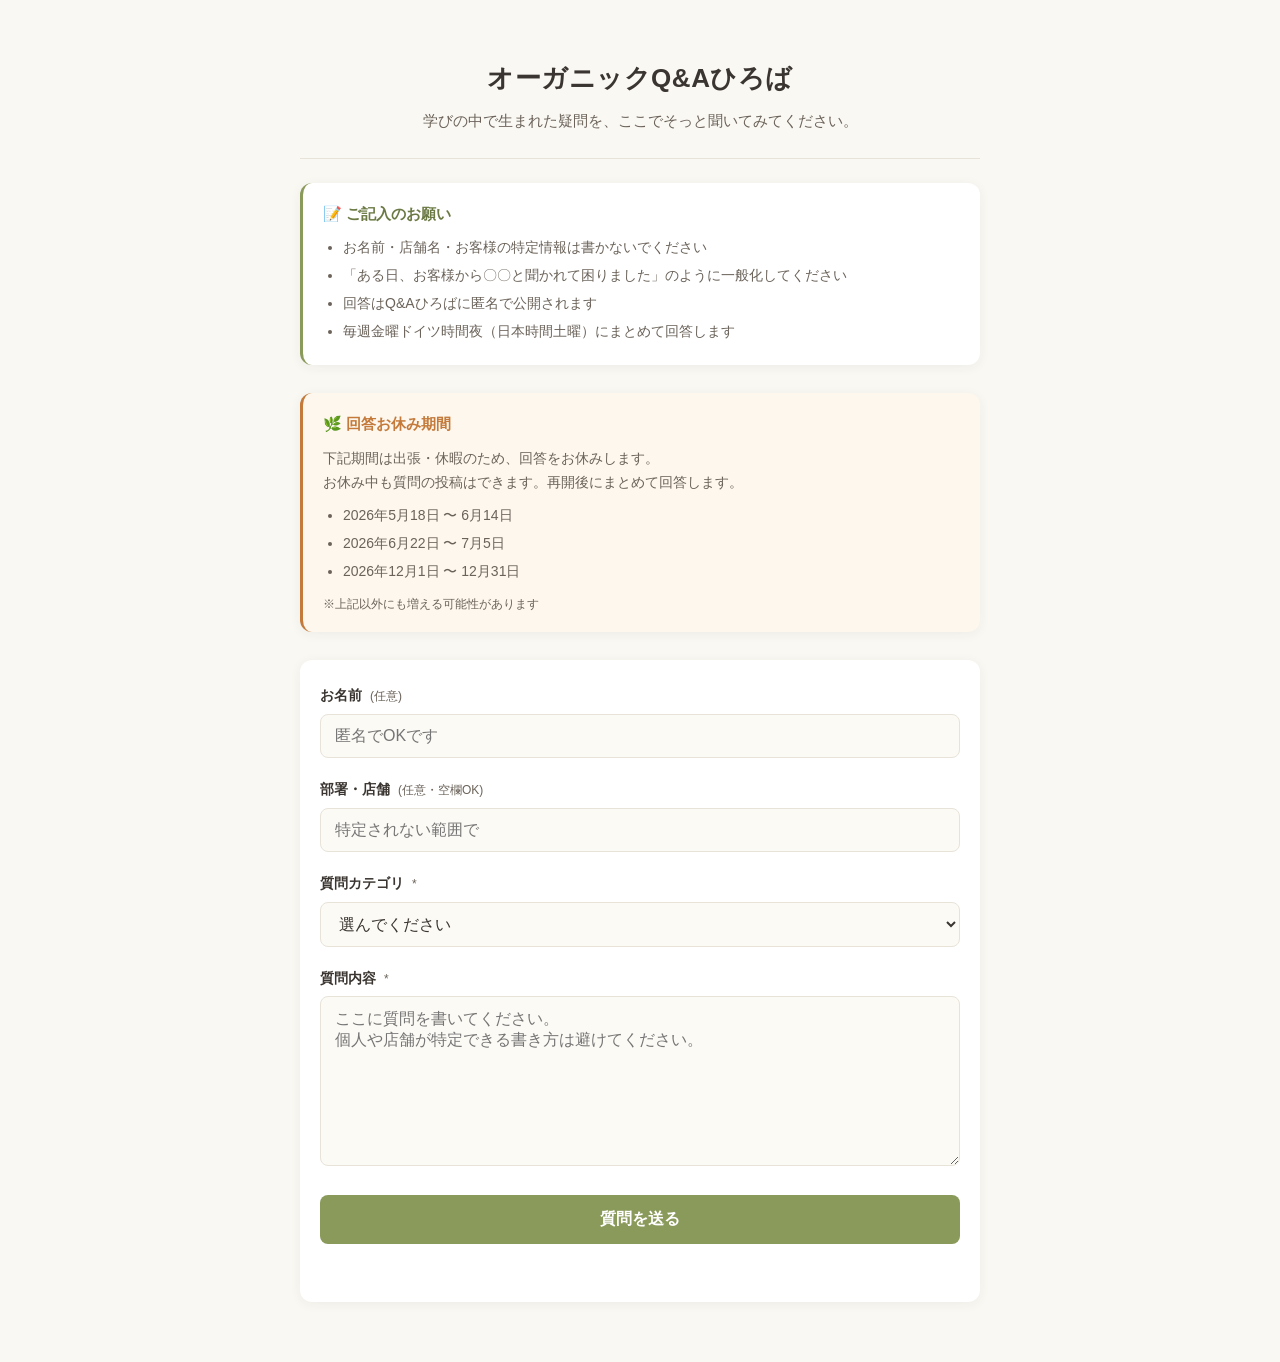
==== index.html @ 8af5273f "Add files via upload" ====
<!DOCTYPE html>
<html lang="ja">
<head>
<meta charset="UTF-8">
<meta name="viewport" content="width=device-width, initial-scale=1.0">
<meta name="robots" content="noindex, nofollow">
<title>オーガニックQ&Aひろば｜質問する</title>
<link rel="stylesheet" href="assets/style.css">
</head>
<body>
<main class="container">
  <header class="hero">
    <h1>オーガニックQ&Aひろば</h1>
    <p class="lead">学びの中で生まれた疑問を、ここでそっと聞いてみてください。</p>
  </header>

  <section class="notice">
    <h2>📝 ご記入のお願い</h2>
    <ul>
      <li>お名前・店舗名・お客様の特定情報は書かないでください</li>
      <li>「ある日、お客様から〇〇と聞かれて困りました」のように一般化してください</li>
      <li>回答はQ&Aひろばに匿名で公開されます</li>
      <li>毎週金曜ドイツ時間夜（日本時間土曜）にまとめて回答します</li>
    </ul>
  </section>

  <section class="notice notice-vacation">
    <h2>🌿 回答お休み期間</h2>
    <p>下記期間は出張・休暇のため、回答をお休みします。<br>
    お休み中も質問の投稿はできます。再開後にまとめて回答します。</p>
    <ul>
      <li>2026年5月18日 〜 6月14日</li>
      <li>2026年6月22日 〜 7月5日</li>
      <li>2026年12月1日 〜 12月31日</li>
    </ul>
    <p class="notice-footnote">※上記以外にも増える可能性があります</p>
  </section>

  <form id="qaForm" class="form" novalidate>
    <label class="field">
      <span class="label">お名前 <em>(任意)</em></span>
      <input type="text" name="name" placeholder="匿名でOKです" autocomplete="off">
    </label>

    <label class="field">
      <span class="label">部署・店舗 <em>(任意・空欄OK)</em></span>
      <input type="text" name="department" placeholder="特定されない範囲で" autocomplete="off">
    </label>

    <label class="field">
      <span class="label">質問カテゴリ <em>*</em></span>
      <select name="category" required>
        <option value="">選んでください</option>
        <option value="メールレッスンの内容について">メールレッスンの内容について</option>
        <option value="オーガニックの基礎知識">オーガニックの基礎知識</option>
        <option value="お客様への説明で困ったこと">お客様への説明で困ったこと</option>
        <option value="売場・商品について">売場・商品について</option>
        <option value="その他">その他</option>
      </select>
    </label>

    <label class="field">
      <span class="label">質問内容 <em>*</em></span>
      <textarea name="question" rows="8" required placeholder="ここに質問を書いてください。&#10;個人や店舗が特定できる書き方は避けてください。"></textarea>
    </label>

    <button type="submit" id="submitBtn" class="btn-primary">質問を送る</button>
    <p id="status" class="status" role="status" aria-live="polite"></p>
  </form>

  <div id="thanks" class="thanks hidden">
    <h2>ご質問ありがとうございます🌱</h2>
    <p>毎週金曜ドイツ時間夜（日本時間土曜）にまとめて回答します。<br>
    回答はQ&Aひろばで公開されますので、お楽しみに。</p>
    <button type="button" class="btn-secondary" onclick="location.reload()">もう一度質問する</button>
  </div>
</main>

<script src="assets/config.js"></script>
<script src="assets/form.js"></script>
</body>
</html>
---- assets/style.css ----
:root {
  --bg: #faf8f3;
  --card: #ffffff;
  --ink: #3a3530;
  --ink-soft: #6b635a;
  --accent: #8a9a5b;
  --accent-dark: #6b7a44;
  --line: #e8e3d8;
  --warn: #c47a3a;
  --shadow: 0 2px 12px rgba(58, 53, 48, 0.06);
  --radius: 12px;
}

* { box-sizing: border-box; }

html, body {
  margin: 0;
  padding: 0;
  background: var(--bg);
  color: var(--ink);
  font-family: -apple-system, BlinkMacSystemFont, "Hiragino Sans", "Yu Gothic", "Meiryo", sans-serif;
  font-size: 16px;
  line-height: 1.7;
  -webkit-text-size-adjust: 100%;
}

.container {
  max-width: 720px;
  margin: 0 auto;
  padding: 24px 20px 60px;
}

.hero {
  text-align: center;
  padding: 32px 0 24px;
  border-bottom: 1px solid var(--line);
  margin-bottom: 24px;
}

.hero h1 {
  font-size: 26px;
  margin: 0 0 8px;
  font-weight: 600;
  letter-spacing: 0.02em;
}

.hero .lead {
  margin: 0;
  color: var(--ink-soft);
  font-size: 15px;
}

.notice {
  background: var(--card);
  border-left: 3px solid var(--accent);
  border-radius: var(--radius);
  padding: 18px 20px;
  margin-bottom: 28px;
  box-shadow: var(--shadow);
}

.notice h2 {
  font-size: 15px;
  margin: 0 0 10px;
  color: var(--accent-dark);
}

.notice ul {
  margin: 0;
  padding-left: 20px;
  font-size: 14px;
  color: var(--ink-soft);
}

.notice li { margin-bottom: 4px; }

.notice-vacation {
  border-left-color: var(--warn);
  background: #fdf7ee;
}

.notice-vacation h2 { color: var(--warn); }

.notice-vacation p {
  margin: 0 0 10px;
  font-size: 14px;
  color: var(--ink-soft);
}

.notice-footnote {
  margin: 10px 0 0 !important;
  font-size: 12px !important;
  color: var(--ink-soft);
}

.form {
  background: var(--card);
  padding: 24px 20px;
  border-radius: var(--radius);
  box-shadow: var(--shadow);
}

.field {
  display: block;
  margin-bottom: 20px;
}

.field .label {
  display: block;
  font-size: 14px;
  font-weight: 600;
  margin-bottom: 6px;
  color: var(--ink);
}

.field em {
  font-style: normal;
  font-weight: 400;
  color: var(--ink-soft);
  font-size: 12px;
  margin-left: 4px;
}

.field input[type="text"],
.field select,
.field textarea {
  width: 100%;
  padding: 12px 14px;
  border: 1px solid var(--line);
  border-radius: 8px;
  font-size: 16px;
  font-family: inherit;
  background: #fcfaf5;
  color: var(--ink);
  transition: border-color 0.15s;
}

.field input[type="text"]:focus,
.field select:focus,
.field textarea:focus {
  outline: none;
  border-color: var(--accent);
  background: #fff;
}

.field textarea { resize: vertical; min-height: 140px; }

.btn-primary,
.btn-secondary {
  display: block;
  width: 100%;
  padding: 14px;
  border: none;
  border-radius: 8px;
  font-size: 16px;
  font-weight: 600;
  font-family: inherit;
  cursor: pointer;
  transition: background 0.15s, transform 0.05s;
}

.btn-primary {
  background: var(--accent);
  color: #fff;
}

.btn-primary:hover { background: var(--accent-dark); }
.btn-primary:active { transform: translateY(1px); }
.btn-primary:disabled { background: #b8b8b0; cursor: not-allowed; }

.btn-secondary {
  background: #fff;
  color: var(--accent-dark);
  border: 1px solid var(--accent);
  margin-top: 16px;
}

.btn-secondary:hover { background: #f5f3ec; }

.status {
  margin: 14px 0 0;
  font-size: 14px;
  text-align: center;
  min-height: 20px;
}

.status.error { color: var(--warn); }
.status.loading { color: var(--ink-soft); }

.thanks {
  background: var(--card);
  padding: 32px 20px;
  border-radius: var(--radius);
  box-shadow: var(--shadow);
  text-align: center;
}

.thanks h2 {
  color: var(--accent-dark);
  margin-top: 0;
  font-size: 20px;
}

.thanks p { color: var(--ink-soft); }

.hidden { display: none; }

/* Archive specific */
.lock {
  max-width: 420px;
  margin: 80px auto 0;
  background: var(--card);
  padding: 32px 24px;
  border-radius: var(--radius);
  box-shadow: var(--shadow);
  text-align: center;
}

.lock h1 { font-size: 20px; margin: 0 0 16px; }
.lock p { color: var(--ink-soft); font-size: 14px; margin: 0 0 20px; }

.toolbar {
  background: var(--card);
  padding: 14px 16px;
  border-radius: var(--radius);
  margin-bottom: 20px;
  box-shadow: var(--shadow);
  display: flex;
  flex-direction: column;
  gap: 10px;
}

.toolbar input,
.toolbar select {
  width: 100%;
  padding: 10px 12px;
  border: 1px solid var(--line);
  border-radius: 8px;
  font-size: 15px;
  background: #fcfaf5;
  font-family: inherit;
}

.toolbar input:focus,
.toolbar select:focus {
  outline: none;
  border-color: var(--accent);
  background: #fff;
}

.toolbar-row {
  display: flex;
  gap: 8px;
}

.toolbar-row select { flex: 1; }

.qa-list { list-style: none; padding: 0; margin: 0; }

.qa-item {
  background: var(--card);
  border-radius: var(--radius);
  margin-bottom: 12px;
  box-shadow: var(--shadow);
  overflow: hidden;
}

.qa-summary {
  padding: 16px 18px;
  cursor: pointer;
  list-style: none;
  display: block;
}

.qa-summary::-webkit-details-marker { display: none; }

.qa-meta {
  display: flex;
  align-items: center;
  gap: 8px;
  margin-bottom: 6px;
  font-size: 12px;
  flex-wrap: wrap;
}

.qa-date { color: var(--ink-soft); }

.qa-badge {
  background: #f0eee5;
  color: var(--accent-dark);
  padding: 2px 10px;
  border-radius: 12px;
  font-weight: 500;
}

.qa-badge.draft {
  background: #fceee0;
  color: var(--warn);
}

.qa-question {
  font-size: 15px;
  font-weight: 500;
  line-height: 1.6;
  color: var(--ink);
}

.qa-answer {
  padding: 0 18px 18px;
  border-top: 1px solid var(--line);
  margin-top: 8px;
  padding-top: 14px;
  color: var(--ink);
  font-size: 15px;
  white-space: pre-wrap;
  line-height: 1.8;
}

.qa-answer.empty {
  color: var(--ink-soft);
  font-style: italic;
}

.empty-state {
  text-align: center;
  padding: 60px 20px;
  color: var(--ink-soft);
}

.draft-toggle {
  display: flex;
  align-items: center;
  gap: 6px;
  font-size: 13px;
  color: var(--ink-soft);
  cursor: pointer;
  user-select: none;
}

.draft-toggle input { width: auto; margin: 0; }

@media (min-width: 600px) {
  .toolbar { flex-direction: row; align-items: center; }
  .toolbar input { flex: 2; }
  .toolbar-row { flex: 1; }
}
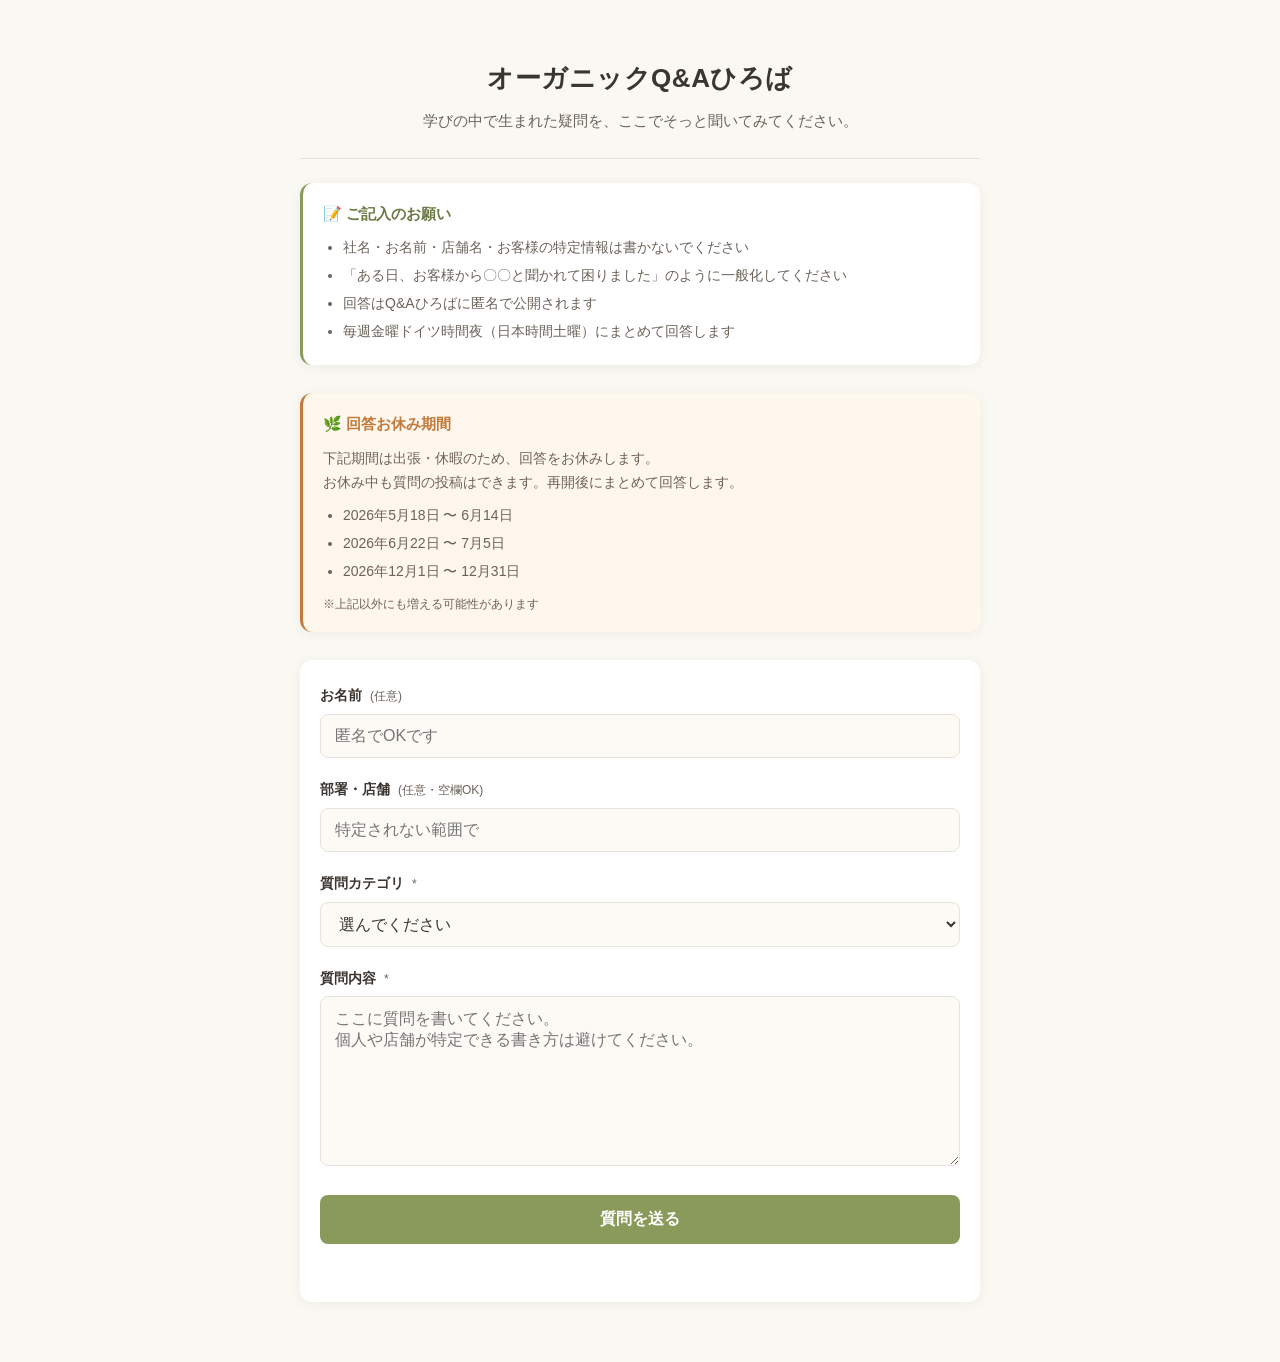
==== commit c961e832: "Update index.html" ====
--- a/index.html
+++ b/index.html
@@ -17,7 +17,7 @@
   <section class="notice">
     <h2>📝 ご記入のお願い</h2>
     <ul>
-      <li>お名前・店舗名・お客様の特定情報は書かないでください</li>
+      <li>社名・お名前・店舗名・お客様の特定情報は書かないでください</li>
       <li>「ある日、お客様から〇〇と聞かれて困りました」のように一般化してください</li>
       <li>回答はQ&Aひろばに匿名で公開されます</li>
       <li>毎週金曜ドイツ時間夜（日本時間土曜）にまとめて回答します</li>
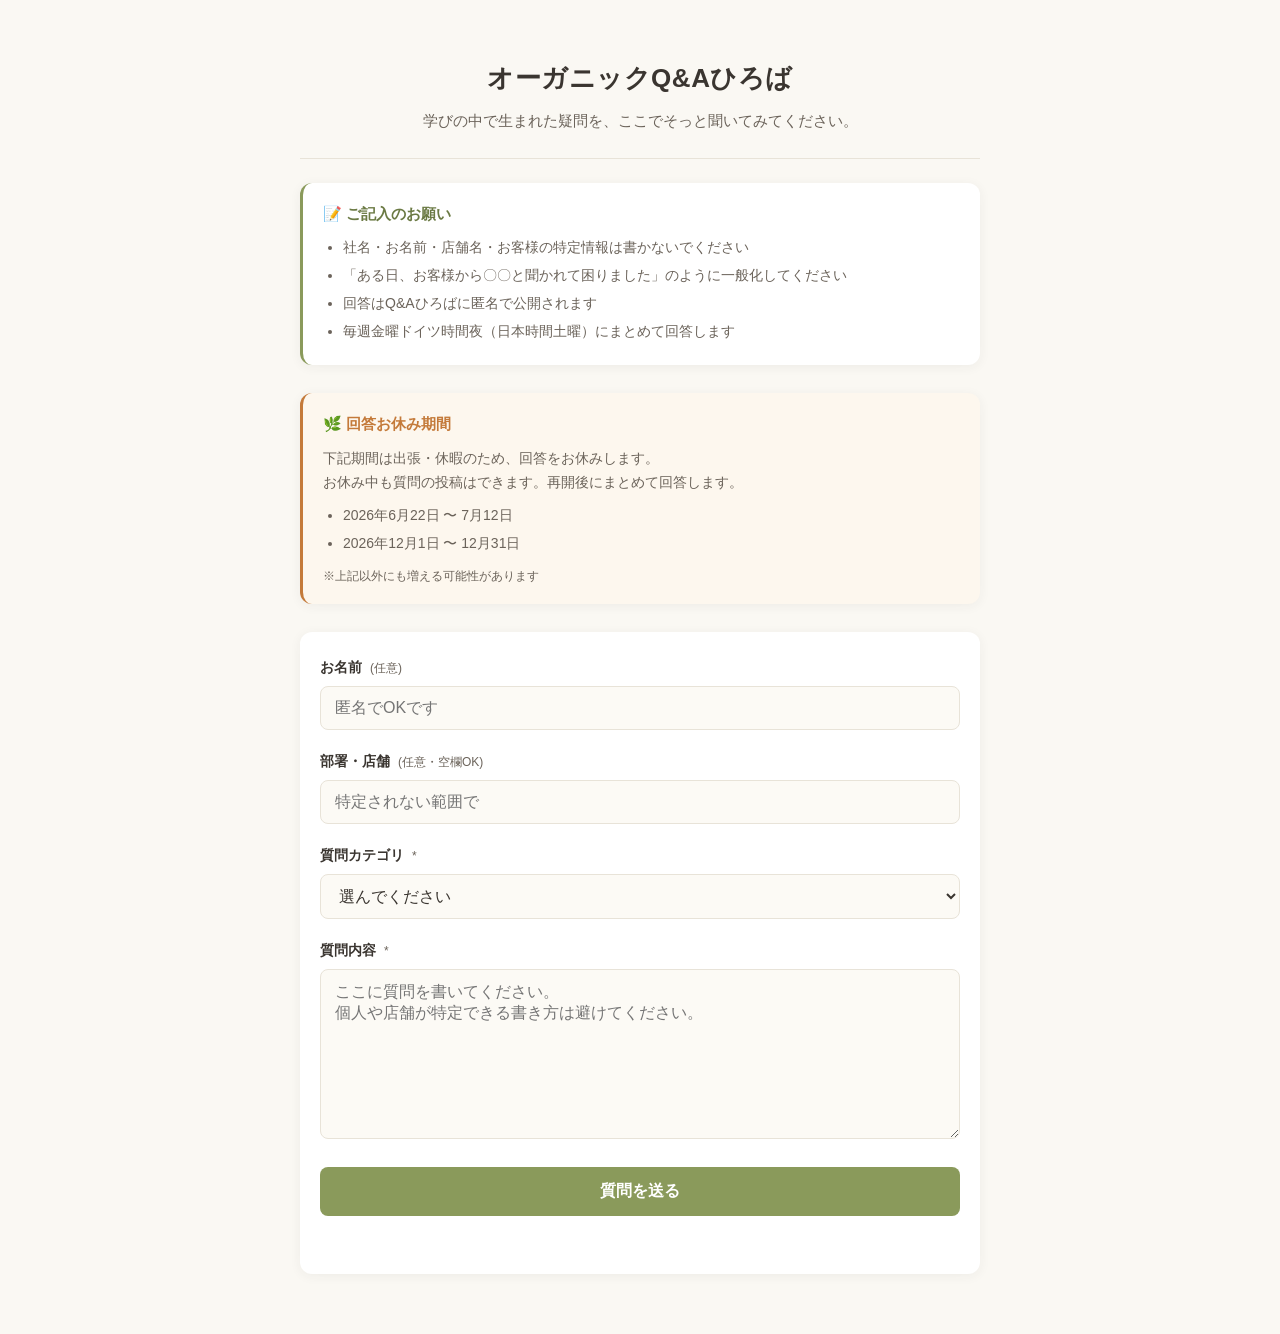
==== commit 694c56b1: "お休み期間を更新(6/22〜7/12に延長、過去分5/18〜6/14削除) Co-Authored-By: Claude Opus 4.8 <noreply@anthropic.com>" ====
--- a/index.html
+++ b/index.html
@@ -29,8 +29,7 @@
     <p>下記期間は出張・休暇のため、回答をお休みします。<br>
     お休み中も質問の投稿はできます。再開後にまとめて回答します。</p>
     <ul>
-      <li>2026年5月18日 〜 6月14日</li>
-      <li>2026年6月22日 〜 7月5日</li>
+      <li>2026年6月22日 〜 7月12日</li>
       <li>2026年12月1日 〜 12月31日</li>
     </ul>
     <p class="notice-footnote">※上記以外にも増える可能性があります</p>
--- a/assets/style.css
+++ b/assets/style.css
@@ -257,28 +257,67 @@
 
 .qa-list { list-style: none; padding: 0; margin: 0; }
 
+.qa-category {
+  margin-bottom: 24px;
+}
+
+.qa-category-header {
+  width: 100%;
+  display: flex;
+  align-items: center;
+  gap: 10px;
+  padding: 14px 18px;
+  background: var(--accent);
+  color: #fff;
+  border: none;
+  border-radius: var(--radius);
+  font-size: 16px;
+  font-weight: 600;
+  font-family: inherit;
+  cursor: pointer;
+  box-shadow: var(--shadow);
+  text-align: left;
+}
+
+.qa-category-header:hover { background: var(--accent-dark); }
+
+.qa-category-title { flex: 1; }
+
+.qa-category-count {
+  font-size: 13px;
+  font-weight: 500;
+  background: rgba(255, 255, 255, 0.25);
+  padding: 2px 10px;
+  border-radius: 12px;
+}
+
+.qa-category-chevron {
+  font-size: 12px;
+  opacity: 0.85;
+  transition: transform 0.15s;
+}
+
+.qa-category-body {
+  padding: 12px 0 0;
+  display: flex;
+  flex-direction: column;
+  gap: 12px;
+}
+
+.qa-category-body.collapsed { display: none; }
+
 .qa-item {
   background: var(--card);
   border-radius: var(--radius);
-  margin-bottom: 12px;
-  box-shadow: var(--shadow);
-  overflow: hidden;
-}
-
-.qa-summary {
+  box-shadow: var(--shadow);
   padding: 16px 18px;
-  cursor: pointer;
-  list-style: none;
-  display: block;
-}
-
-.qa-summary::-webkit-details-marker { display: none; }
+}
 
 .qa-meta {
   display: flex;
   align-items: center;
   gap: 8px;
-  margin-bottom: 6px;
+  margin-bottom: 8px;
   font-size: 12px;
   flex-wrap: wrap;
 }
@@ -300,16 +339,27 @@
 
 .qa-question {
   font-size: 15px;
-  font-weight: 500;
+  font-weight: 600;
   line-height: 1.6;
   color: var(--ink);
+  margin-bottom: 12px;
+}
+
+.qa-answer-wrap {
+  background: #f7f5ec;
+  border-left: 3px solid var(--accent);
+  border-radius: 8px;
+  padding: 12px 14px;
+}
+
+.qa-answer-label {
+  font-size: 13px;
+  font-weight: 600;
+  color: var(--accent-dark);
+  margin-bottom: 6px;
 }
 
 .qa-answer {
-  padding: 0 18px 18px;
-  border-top: 1px solid var(--line);
-  margin-top: 8px;
-  padding-top: 14px;
   color: var(--ink);
   font-size: 15px;
   white-space: pre-wrap;
@@ -319,7 +369,26 @@
 .qa-answer.empty {
   color: var(--ink-soft);
   font-style: italic;
-}
+  background: none;
+  padding: 0;
+  border: none;
+}
+
+.qa-readmore {
+  display: inline-block;
+  margin-top: 8px;
+  padding: 6px 14px;
+  background: #fff;
+  border: 1px solid var(--accent);
+  color: var(--accent-dark);
+  border-radius: 16px;
+  font-size: 13px;
+  font-weight: 500;
+  font-family: inherit;
+  cursor: pointer;
+}
+
+.qa-readmore:hover { background: var(--accent); color: #fff; }
 
 .empty-state {
   text-align: center;
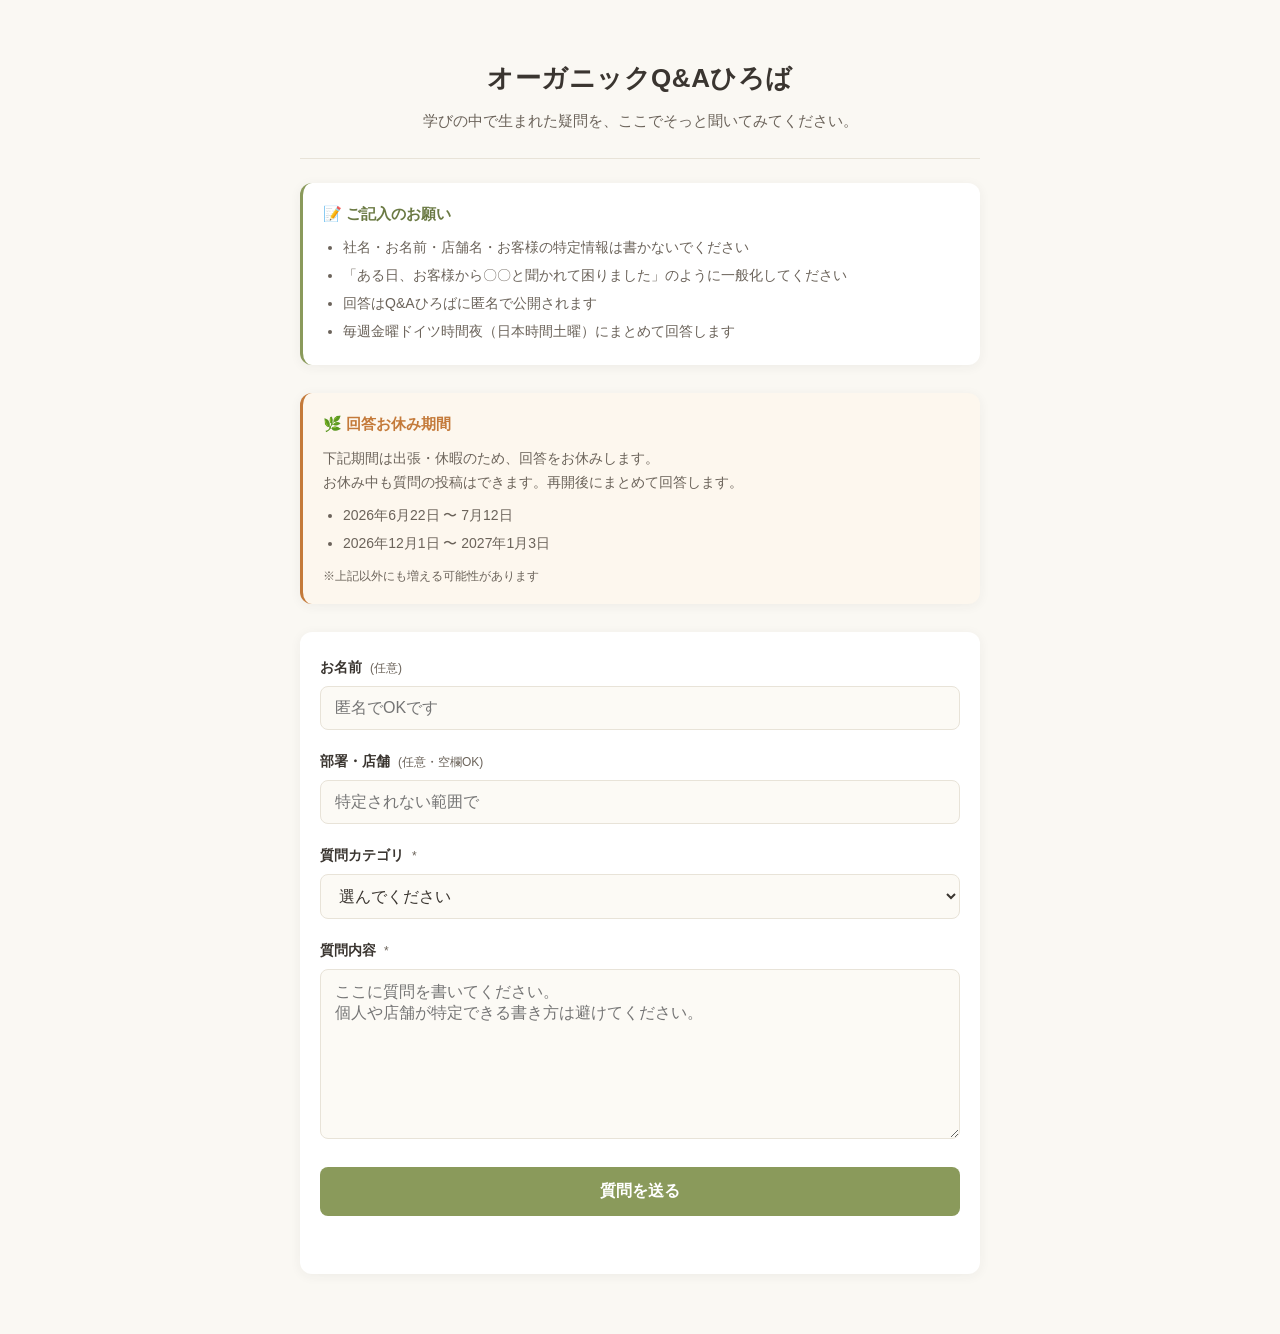
==== commit 8bea80ab: "年末年始のお休み期間を更新(12/1〜2027/1/3) Co-Authored-By: Claude Opus 4.8 <noreply@anthropic.com>" ====
--- a/index.html
+++ b/index.html
@@ -30,7 +30,7 @@
     お休み中も質問の投稿はできます。再開後にまとめて回答します。</p>
     <ul>
       <li>2026年6月22日 〜 7月12日</li>
-      <li>2026年12月1日 〜 12月31日</li>
+      <li>2026年12月1日 〜 2027年1月3日</li>
     </ul>
     <p class="notice-footnote">※上記以外にも増える可能性があります</p>
   </section>
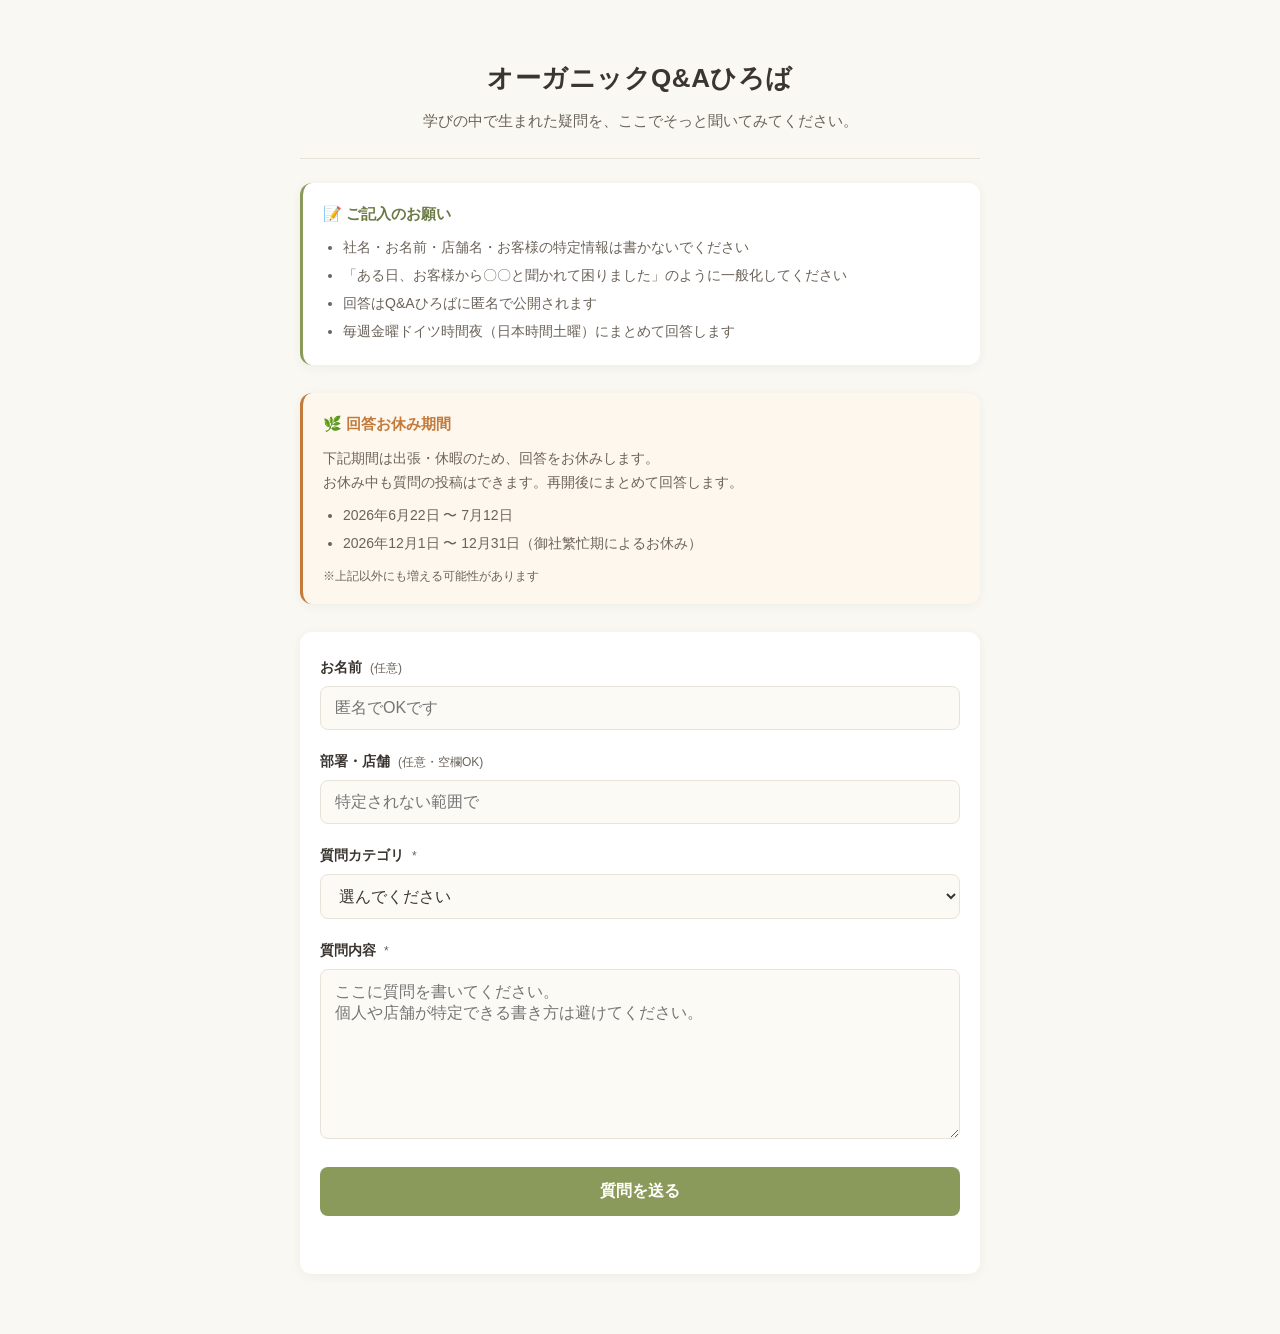
==== commit b0a8eefa: "年末年始のお休みを12/31までに変更(御社繁忙期の注記追加) Co-Authored-By: Claude Opus 4.8 <noreply@anthropic.com>" ====
--- a/index.html
+++ b/index.html
@@ -30,7 +30,7 @@
     お休み中も質問の投稿はできます。再開後にまとめて回答します。</p>
     <ul>
       <li>2026年6月22日 〜 7月12日</li>
-      <li>2026年12月1日 〜 2027年1月3日</li>
+      <li>2026年12月1日 〜 12月31日（御社繁忙期によるお休み）</li>
     </ul>
     <p class="notice-footnote">※上記以外にも増える可能性があります</p>
   </section>
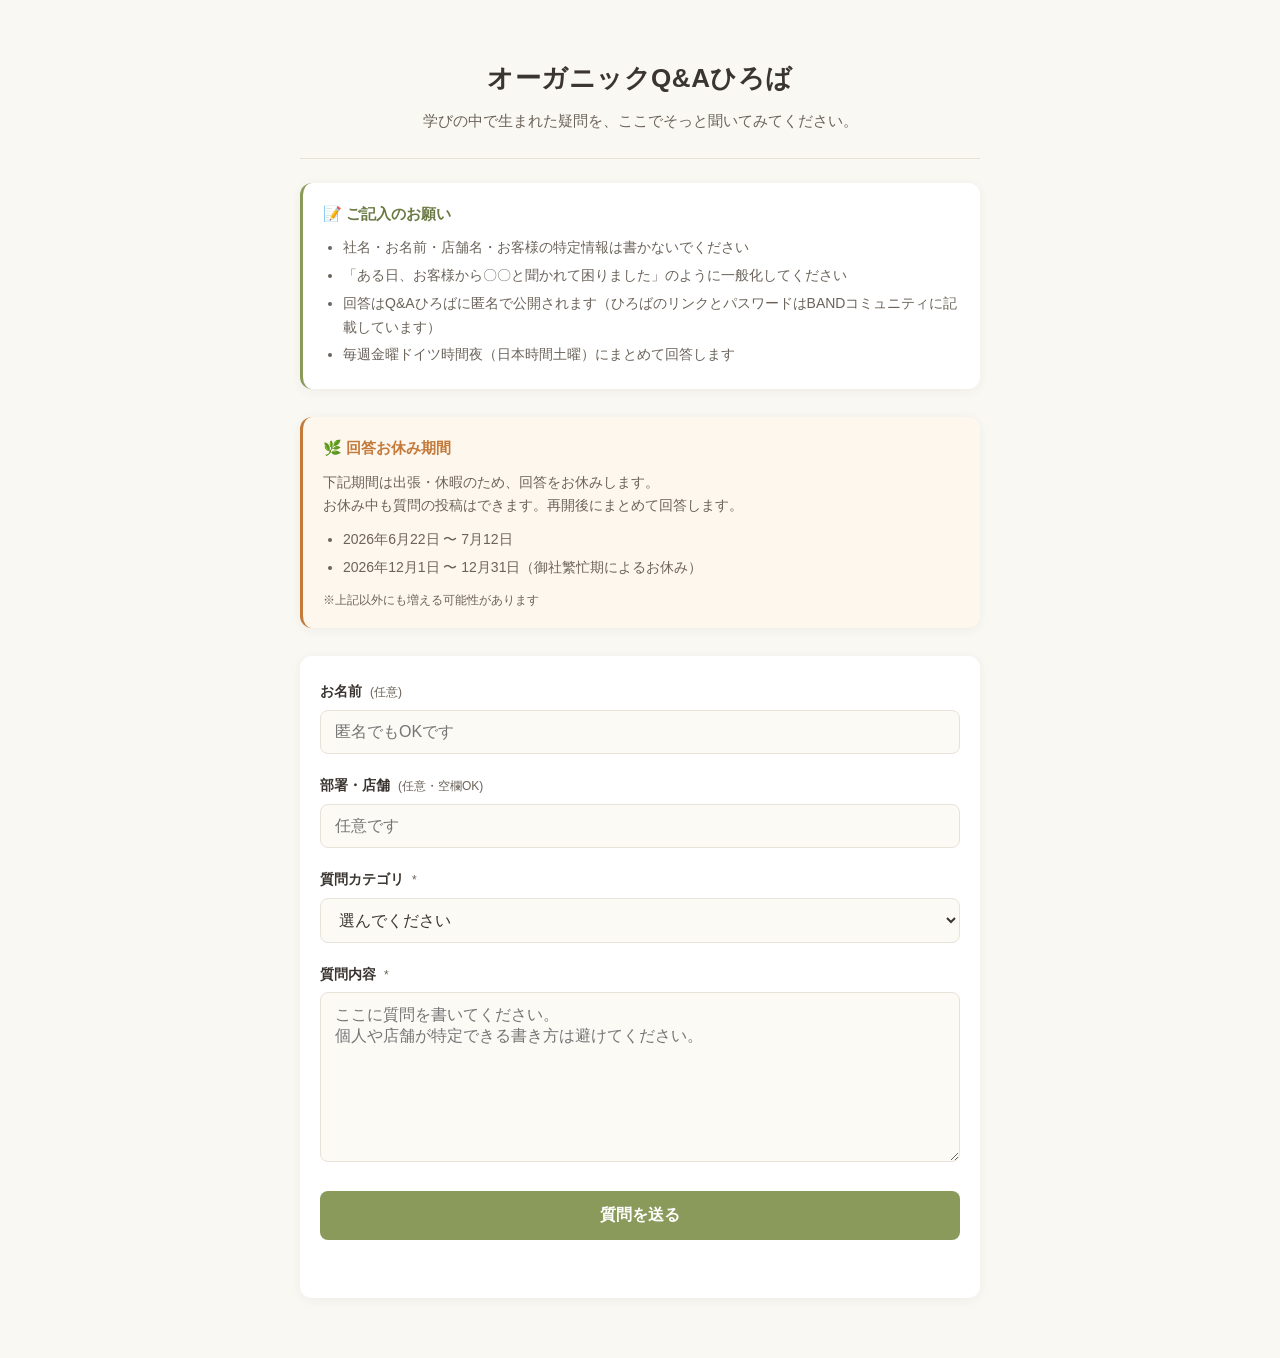
==== commit 7510a7bc: "フォーム文言調整(匿名でも/任意です/ひろばリンクはBAND案内) Co-Authored-By: Claude Opus 4.8 <noreply@anthropic.com>" ====
--- a/index.html
+++ b/index.html
@@ -19,7 +19,7 @@
     <ul>
       <li>社名・お名前・店舗名・お客様の特定情報は書かないでください</li>
       <li>「ある日、お客様から〇〇と聞かれて困りました」のように一般化してください</li>
-      <li>回答はQ&Aひろばに匿名で公開されます</li>
+      <li>回答はQ&Aひろばに匿名で公開されます（ひろばのリンクとパスワードはBANDコミュニティに記載しています）</li>
       <li>毎週金曜ドイツ時間夜（日本時間土曜）にまとめて回答します</li>
     </ul>
   </section>
@@ -38,12 +38,12 @@
   <form id="qaForm" class="form" novalidate>
     <label class="field">
       <span class="label">お名前 <em>(任意)</em></span>
-      <input type="text" name="name" placeholder="匿名でOKです" autocomplete="off">
+      <input type="text" name="name" placeholder="匿名でもOKです" autocomplete="off">
     </label>
 
     <label class="field">
       <span class="label">部署・店舗 <em>(任意・空欄OK)</em></span>
-      <input type="text" name="department" placeholder="特定されない範囲で" autocomplete="off">
+      <input type="text" name="department" placeholder="任意です" autocomplete="off">
     </label>
 
     <label class="field">
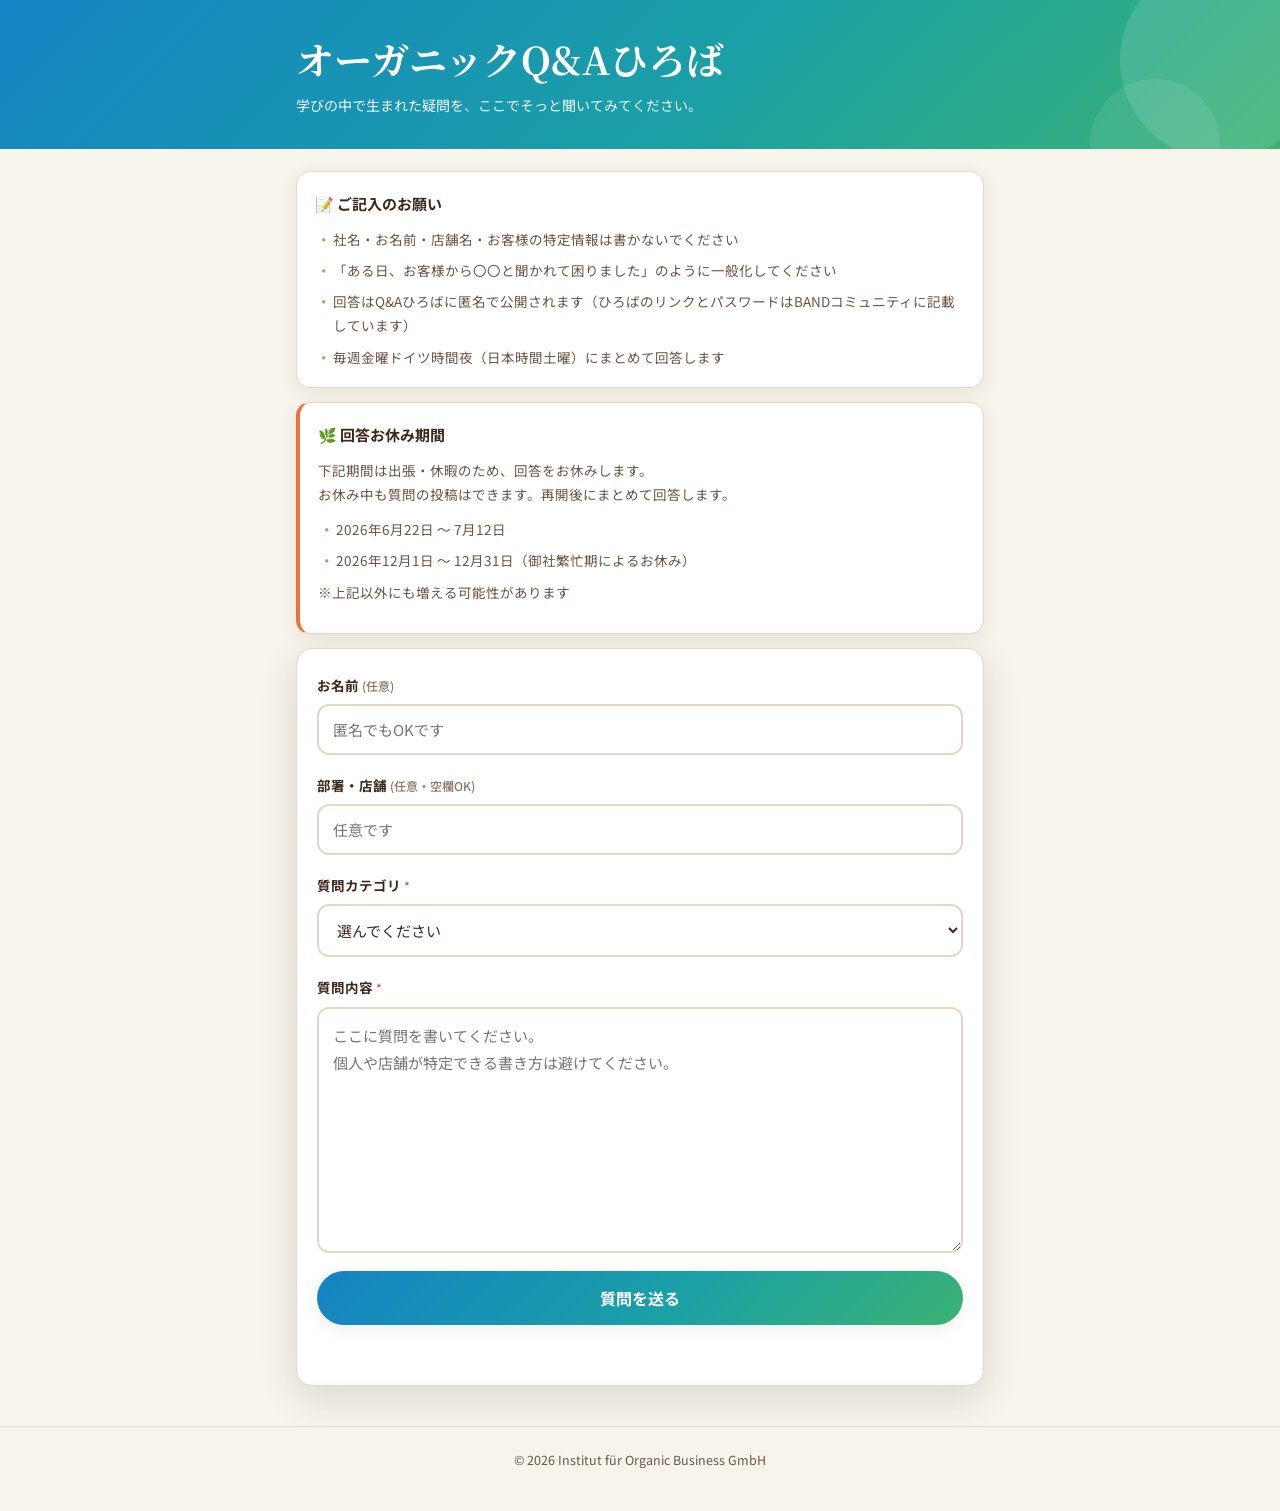
==== commit 51044506: "Q&Aひろば 質問フォーム/アーカイブを受講生QAデザインに刷新 Co-Authored-By: Claude Opus 4.8 <noreply@anthropic.com>" ====
--- a/index.html
+++ b/index.html
@@ -2,79 +2,161 @@
 <html lang="ja">
 <head>
 <meta charset="UTF-8">
-<meta name="viewport" content="width=device-width, initial-scale=1.0">
+<meta name="viewport" content="width=device-width, initial-scale=1.0, viewport-fit=cover">
 <meta name="robots" content="noindex, nofollow">
 <title>オーガニックQ&Aひろば｜質問する</title>
-<link rel="stylesheet" href="assets/style.css">
+<meta name="theme-color" content="#1583c4">
+<link rel="preconnect" href="https://fonts.googleapis.com">
+<link rel="preconnect" href="https://fonts.gstatic.com" crossorigin>
+<link href="https://fonts.googleapis.com/css2?family=Noto+Sans+JP:wght@400;500;700&family=Noto+Serif+JP:wght@600;700&display=swap" rel="stylesheet">
+<style>
+  :root{
+    --blue:#1583c4; --blue-dark:#0f6ba3;
+    --cream:#f7f4ec; --card:#fff;
+    --brown:#3d2a1e; --brown-mid:#6b5544; --brown-soft:#8a7565;
+    --tan:#b89a6f; --tan-line:#e3d8c4; --orange:#e8743c;
+    --shadow:0 4px 18px rgba(61,42,30,.08); --shadow-lg:0 12px 36px rgba(61,42,30,.14);
+  }
+  *{box-sizing:border-box;margin:0;padding:0}
+  body{font-family:"Noto Sans JP",sans-serif;background:var(--cream);color:var(--brown);line-height:1.8;-webkit-font-smoothing:antialiased;padding-bottom:env(safe-area-inset-bottom);}
+  .serif{font-family:"Noto Serif JP",serif;}
+  a{color:var(--blue-dark);}
+  .hidden{display:none !important;}
+
+  .wrap{max-width:720px;margin:0 auto;padding:0 16px;}
+
+  /* ヘッダー（ワクワク・グラデ） */
+  header{position:relative;overflow:hidden;color:#fff;padding:calc(34px + env(safe-area-inset-top)) 22px 30px;
+    background:linear-gradient(135deg,#1583c4 0%,#1aa0a6 55%,#3bb273 100%);}
+  header::after{content:"";position:absolute;right:-40px;top:-40px;width:200px;height:200px;border-radius:50%;background:rgba(255,255,255,.12);}
+  header::before{content:"";position:absolute;right:60px;bottom:-60px;width:130px;height:130px;border-radius:50%;background:rgba(255,255,255,.08);}
+  header h1{font-size:clamp(24px,6.4vw,38px);font-weight:700;line-height:1.3;position:relative;}
+  header .lead{font-size:14px;opacity:.95;margin-top:10px;max-width:560px;position:relative;}
+  header .archive-link{display:inline-block;margin-top:16px;background:rgba(255,255,255,.2);border:1px solid rgba(255,255,255,.4);border-radius:999px;padding:7px 18px;font-size:13px;font-weight:700;color:#fff;text-decoration:none;position:relative;}
+
+  main{padding:22px 0 40px;}
+
+  /* お知らせカード */
+  .notice{background:var(--card);border:1px solid var(--tan-line);border-radius:14px;box-shadow:var(--shadow);padding:18px 18px;margin-bottom:14px;}
+  .notice h2{font-size:15px;font-weight:700;margin-bottom:10px;color:var(--brown);}
+  .notice ul{list-style:none;display:grid;gap:7px;}
+  .notice li{font-size:13.5px;color:var(--brown-mid);padding-left:18px;position:relative;}
+  .notice li:before{content:"・";position:absolute;left:2px;color:var(--tan);font-weight:700;}
+  .notice-vacation{border-left:4px solid var(--orange);}
+  .notice-vacation p{font-size:13.5px;color:var(--brown-mid);margin-bottom:10px;}
+  .notice-footnote{font-size:12px;color:var(--brown-soft);margin-top:8px;}
+
+  /* フォーム */
+  .form{background:var(--card);border:1px solid var(--tan-line);border-radius:16px;box-shadow:var(--shadow-lg);padding:24px 20px;margin-top:4px;display:grid;gap:18px;}
+  .field{display:grid;gap:7px;}
+  .field .label{font-size:13.5px;font-weight:700;color:var(--brown);}
+  .field .label em{font-style:normal;font-weight:500;color:var(--brown-soft);font-size:12px;}
+  .field input,.field select,.field textarea{width:100%;border:2px solid var(--tan-line);border-radius:12px;padding:13px 14px;font-family:inherit;font-size:15px;color:var(--brown);background:#fff;outline:none;transition:border .15s;}
+  .field input:focus,.field select:focus,.field textarea:focus{border-color:var(--blue);}
+  .field textarea{resize:vertical;line-height:1.8;}
+  .btn-primary{border:none;border-radius:999px;padding:15px;font-family:inherit;font-size:16px;font-weight:700;color:#fff;cursor:pointer;background:linear-gradient(135deg,#1583c4 0%,#1aa0a6 55%,#3bb273 100%);box-shadow:var(--shadow);transition:opacity .15s;}
+  .btn-primary:disabled{opacity:.55;cursor:default;}
+  .status{font-size:13px;min-height:18px;text-align:center;}
+  .status.error{color:#c0392b;}
+  .status.loading{color:var(--brown-soft);}
+
+  /* 送信後のお礼 */
+  .thanks{background:var(--card);border:1px solid var(--tan-line);border-radius:16px;box-shadow:var(--shadow-lg);padding:34px 22px;text-align:center;margin-top:4px;}
+  .thanks h2{font-size:19px;font-weight:700;margin-bottom:12px;}
+  .thanks p{font-size:14px;color:var(--brown-mid);margin-bottom:20px;}
+  .btn-secondary{border:1.5px solid var(--tan-line);background:#fff;border-radius:999px;padding:12px 24px;font-family:inherit;font-size:14px;font-weight:700;color:var(--brown-mid);cursor:pointer;}
+
+  footer{border-top:1px solid var(--tan-line);text-align:center;padding:22px 18px 40px;color:var(--brown-mid);font-size:12.5px;}
+
+  @media(max-width:600px){
+    .wrap{padding:0 13px;}
+    .form{padding:20px 16px;}
+  }
+</style>
 </head>
 <body>
-<main class="container">
-  <header class="hero">
-    <h1>オーガニックQ&Aひろば</h1>
+
+<header>
+  <div class="wrap">
+    <h1 class="serif">オーガニックQ&Aひろば</h1>
     <p class="lead">学びの中で生まれた疑問を、ここでそっと聞いてみてください。</p>
-  </header>
+  </div>
+</header>
 
-  <section class="notice">
-    <h2>📝 ご記入のお願い</h2>
-    <ul>
-      <li>社名・お名前・店舗名・お客様の特定情報は書かないでください</li>
-      <li>「ある日、お客様から〇〇と聞かれて困りました」のように一般化してください</li>
-      <li>回答はQ&Aひろばに匿名で公開されます（ひろばのリンクとパスワードはBANDコミュニティに記載しています）</li>
-      <li>毎週金曜ドイツ時間夜（日本時間土曜）にまとめて回答します</li>
-    </ul>
-  </section>
+<main>
+  <div class="wrap">
 
-  <section class="notice notice-vacation">
-    <h2>🌿 回答お休み期間</h2>
-    <p>下記期間は出張・休暇のため、回答をお休みします。<br>
-    お休み中も質問の投稿はできます。再開後にまとめて回答します。</p>
-    <ul>
-      <li>2026年6月22日 〜 7月12日</li>
-      <li>2026年12月1日 〜 12月31日（御社繁忙期によるお休み）</li>
-    </ul>
-    <p class="notice-footnote">※上記以外にも増える可能性があります</p>
-  </section>
+    <section class="notice">
+      <h2>📝 ご記入のお願い</h2>
+      <ul>
+        <li>社名・お名前・店舗名・お客様の特定情報は書かないでください</li>
+        <li>「ある日、お客様から〇〇と聞かれて困りました」のように一般化してください</li>
+        <li>回答はQ&Aひろばに匿名で公開されます（ひろばのリンクとパスワードはBANDコミュニティに記載しています）</li>
+        <li>毎週金曜ドイツ時間夜（日本時間土曜）にまとめて回答します</li>
+      </ul>
+    </section>
 
-  <form id="qaForm" class="form" novalidate>
-    <label class="field">
-      <span class="label">お名前 <em>(任意)</em></span>
-      <input type="text" name="name" placeholder="匿名でもOKです" autocomplete="off">
-    </label>
+    <section class="notice notice-vacation">
+      <h2>🌿 回答お休み期間</h2>
+      <p>下記期間は出張・休暇のため、回答をお休みします。<br>
+      お休み中も質問の投稿はできます。再開後にまとめて回答します。</p>
+      <ul>
+        <li>2026年6月22日 〜 7月12日</li>
+        <li>2026年12月1日 〜 12月31日（御社繁忙期によるお休み）</li>
+      </ul>
+      <p class="notice-footnote">※上記以外にも増える可能性があります</p>
+    </section>
 
-    <label class="field">
-      <span class="label">部署・店舗 <em>(任意・空欄OK)</em></span>
-      <input type="text" name="department" placeholder="任意です" autocomplete="off">
-    </label>
+    <form id="qaForm" class="form" novalidate>
+      <label class="field">
+        <span class="label">お名前 <em>(任意)</em></span>
+        <input type="text" name="name" placeholder="匿名でもOKです" autocomplete="off">
+      </label>
 
-    <label class="field">
-      <span class="label">質問カテゴリ <em>*</em></span>
-      <select name="category" required>
-        <option value="">選んでください</option>
-        <option value="メールレッスンの内容について">メールレッスンの内容について</option>
-        <option value="オーガニックの基礎知識">オーガニックの基礎知識</option>
-        <option value="お客様への説明で困ったこと">お客様への説明で困ったこと</option>
-        <option value="売場・商品について">売場・商品について</option>
-        <option value="その他">その他</option>
-      </select>
-    </label>
+      <label class="field">
+        <span class="label">部署・店舗 <em>(任意・空欄OK)</em></span>
+        <input type="text" name="department" placeholder="任意です" autocomplete="off">
+      </label>
 
-    <label class="field">
-      <span class="label">質問内容 <em>*</em></span>
-      <textarea name="question" rows="8" required placeholder="ここに質問を書いてください。&#10;個人や店舗が特定できる書き方は避けてください。"></textarea>
-    </label>
+      <label class="field">
+        <span class="label">質問カテゴリ <em>*</em></span>
+        <select name="category" required>
+          <option value="">選んでください</option>
+          <option value="メールレッスンの内容について">メールレッスンの内容について</option>
+          <option value="オーガニックの基礎知識">オーガニックの基礎知識</option>
+          <option value="お客様への説明で困ったこと">お客様への説明で困ったこと</option>
+          <option value="売場・商品について">売場・商品について</option>
+          <option value="その他">その他</option>
+        </select>
+      </label>
 
-    <button type="submit" id="submitBtn" class="btn-primary">質問を送る</button>
-    <p id="status" class="status" role="status" aria-live="polite"></p>
-  </form>
+      <label class="field">
+        <span class="label">質問内容 <em>*</em></span>
+        <textarea name="question" rows="8" required placeholder="ここに質問を書いてください。&#10;個人や店舗が特定できる書き方は避けてください。"></textarea>
+      </label>
 
-  <div id="thanks" class="thanks hidden">
-    <h2>ご質問ありがとうございます🌱</h2>
-    <p>毎週金曜ドイツ時間夜（日本時間土曜）にまとめて回答します。<br>
-    回答はQ&Aひろばで公開されますので、お楽しみに。</p>
-    <button type="button" class="btn-secondary" onclick="location.reload()">もう一度質問する</button>
+      <button type="submit" id="submitBtn" class="btn-primary">質問を送る</button>
+      <p id="status" class="status" role="status" aria-live="polite"></p>
+    </form>
+
+    <div id="thanks" class="thanks hidden">
+      <h2>ご質問ありがとうございます🌱</h2>
+      <p>毎週金曜ドイツ時間夜（日本時間土曜）にまとめて回答します。<br>
+      回答はQ&Aひろばで公開されますので、お楽しみに。</p>
+      <button type="button" class="btn-secondary" onclick="location.reload()">もう一度質問する</button>
+    </div>
+
   </div>
 </main>
 
+<footer>
+  <div>© <span id="y"></span> Institut für Organic Business GmbH</div>
+</footer>
+
+<script>
+  document.getElementById('y').textContent =
+    new Date().toLocaleString('ja-JP',{timeZone:'Asia/Tokyo',year:'numeric'}).replace(/[^0-9]/g,'');
+</script>
 <script src="assets/config.js"></script>
 <script src="assets/form.js"></script>
 </body>
